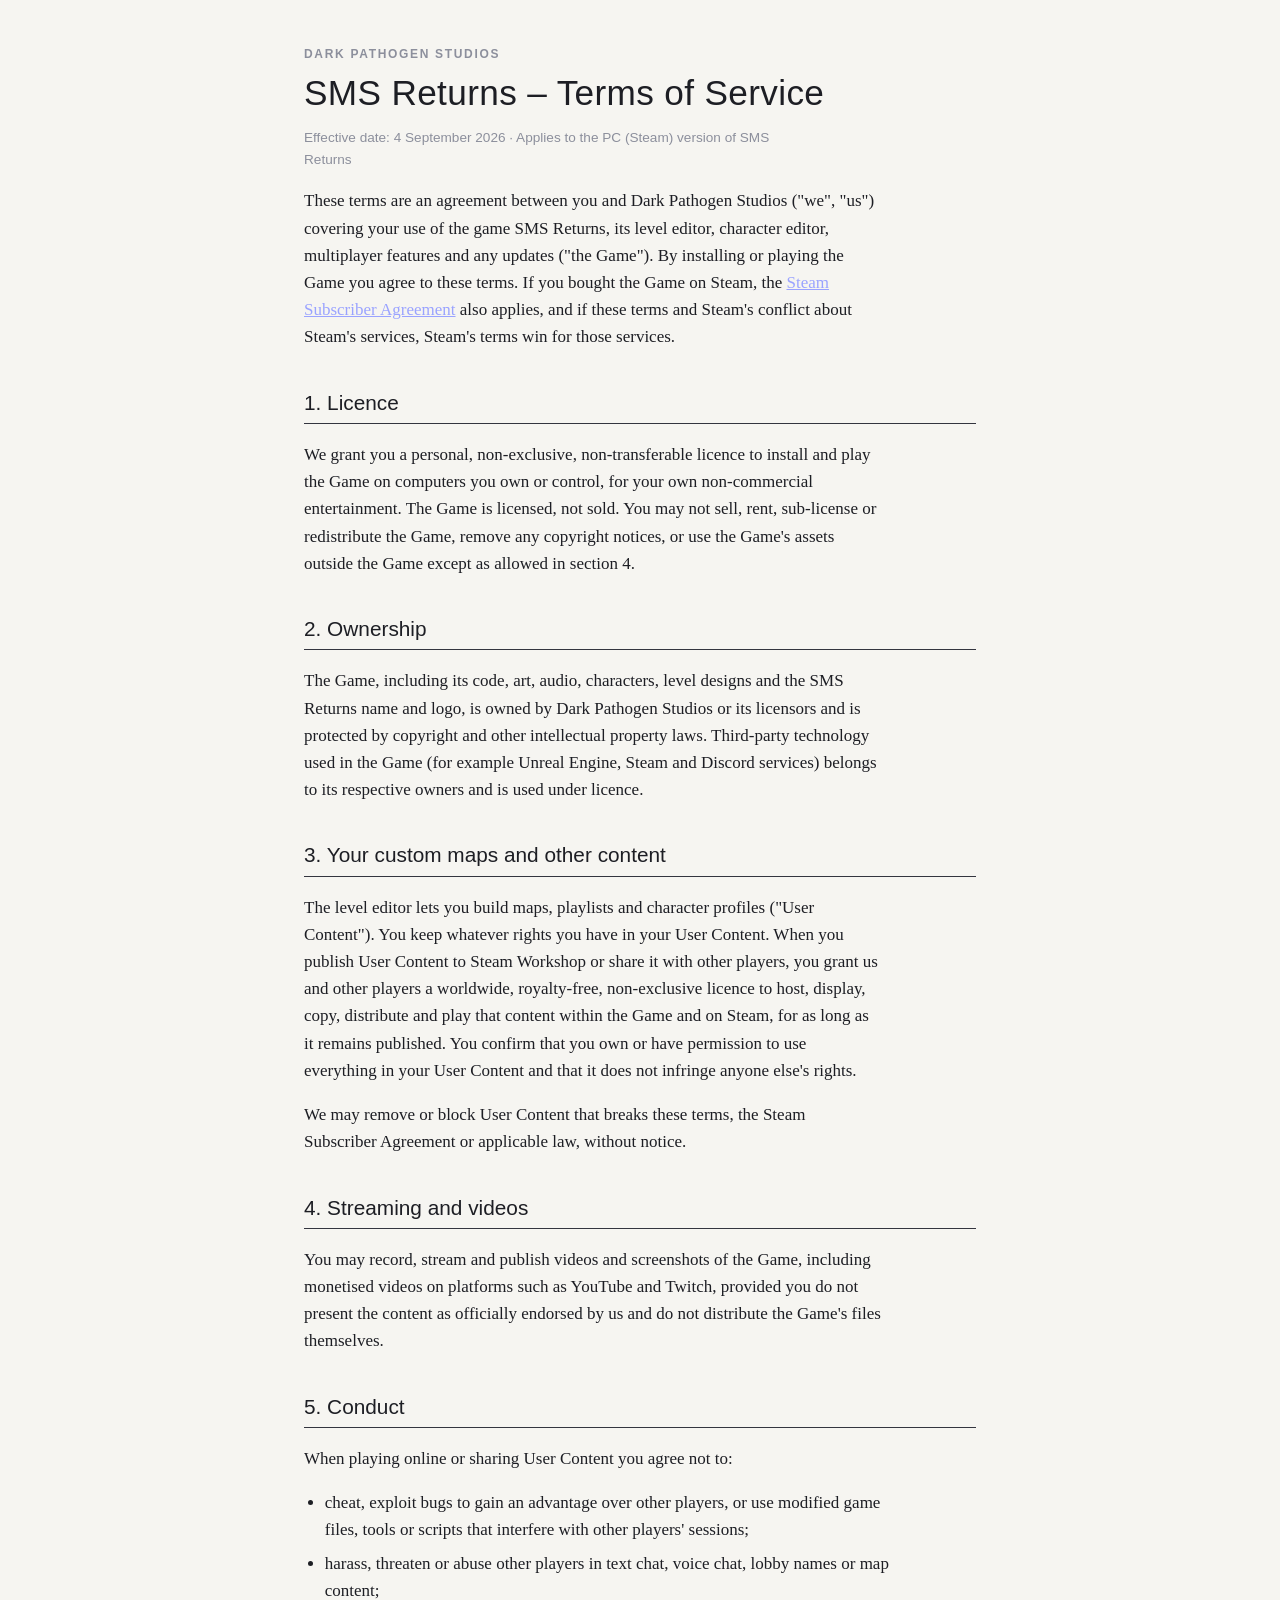
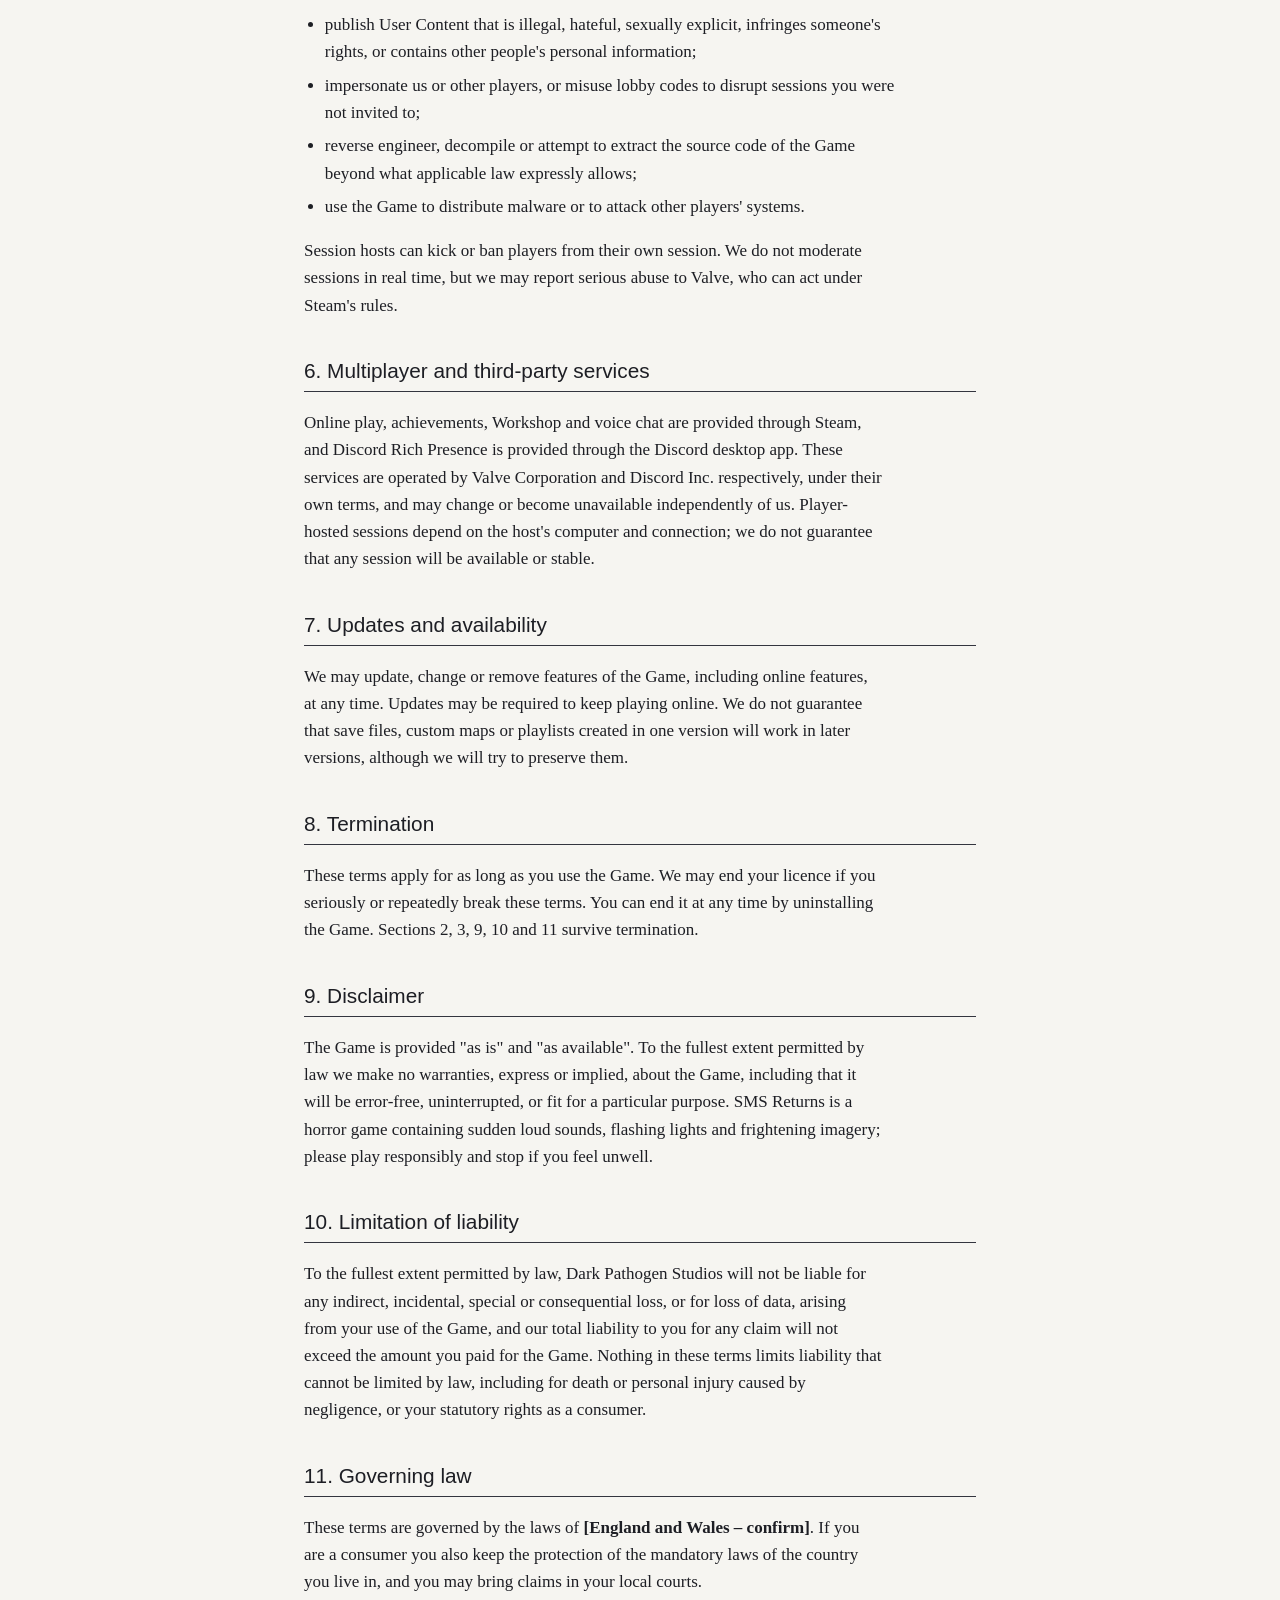
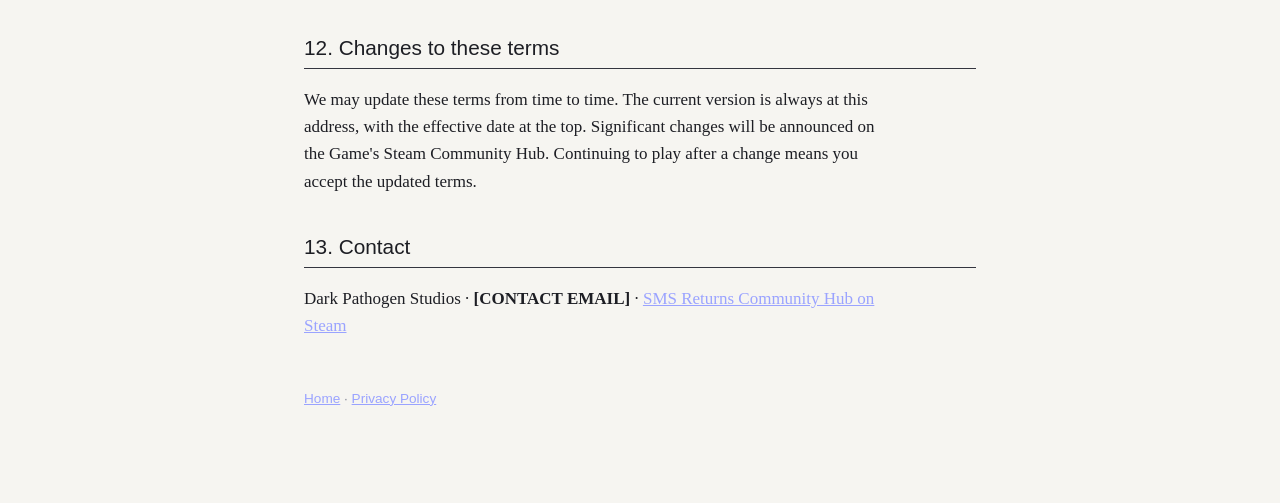
==== terms.html @ c6769bd1 "Add SMS Returns privacy policy and terms of service" ====
<!doctype html>
<html lang="en">
<head>
<meta charset="utf-8">
<meta name="viewport" content="width=device-width, initial-scale=1">
<title>SMS Returns – Terms of Service</title>
<link rel="stylesheet" href="style.css">
</head>
<body>
<main>
<p class="eyebrow">Dark Pathogen Studios</p>
<h1>SMS Returns – Terms of Service</h1>
<p class="meta">Effective date: 4 September 2026 · Applies to the PC (Steam) version of SMS Returns</p>

<p>These terms are an agreement between you and Dark Pathogen Studios ("we", "us") covering your use of the game SMS Returns, its level editor, character editor, multiplayer features and any updates ("the Game"). By installing or playing the Game you agree to these terms. If you bought the Game on Steam, the <a href="https://store.steampowered.com/subscriber_agreement/">Steam Subscriber Agreement</a> also applies, and if these terms and Steam's conflict about Steam's services, Steam's terms win for those services.</p>

<h2>1. Licence</h2>
<p>We grant you a personal, non-exclusive, non-transferable licence to install and play the Game on computers you own or control, for your own non-commercial entertainment. The Game is licensed, not sold. You may not sell, rent, sub-license or redistribute the Game, remove any copyright notices, or use the Game's assets outside the Game except as allowed in section 4.</p>

<h2>2. Ownership</h2>
<p>The Game, including its code, art, audio, characters, level designs and the SMS Returns name and logo, is owned by Dark Pathogen Studios or its licensors and is protected by copyright and other intellectual property laws. Third-party technology used in the Game (for example Unreal Engine, Steam and Discord services) belongs to its respective owners and is used under licence.</p>

<h2>3. Your custom maps and other content</h2>
<p>The level editor lets you build maps, playlists and character profiles ("User Content"). You keep whatever rights you have in your User Content. When you publish User Content to Steam Workshop or share it with other players, you grant us and other players a worldwide, royalty-free, non-exclusive licence to host, display, copy, distribute and play that content within the Game and on Steam, for as long as it remains published. You confirm that you own or have permission to use everything in your User Content and that it does not infringe anyone else's rights.</p>
<p>We may remove or block User Content that breaks these terms, the Steam Subscriber Agreement or applicable law, without notice.</p>

<h2>4. Streaming and videos</h2>
<p>You may record, stream and publish videos and screenshots of the Game, including monetised videos on platforms such as YouTube and Twitch, provided you do not present the content as officially endorsed by us and do not distribute the Game's files themselves.</p>

<h2>5. Conduct</h2>
<p>When playing online or sharing User Content you agree not to:</p>
<ul>
  <li>cheat, exploit bugs to gain an advantage over other players, or use modified game files, tools or scripts that interfere with other players' sessions;</li>
  <li>harass, threaten or abuse other players in text chat, voice chat, lobby names or map content;</li>
  <li>publish User Content that is illegal, hateful, sexually explicit, infringes someone's rights, or contains other people's personal information;</li>
  <li>impersonate us or other players, or misuse lobby codes to disrupt sessions you were not invited to;</li>
  <li>reverse engineer, decompile or attempt to extract the source code of the Game beyond what applicable law expressly allows;</li>
  <li>use the Game to distribute malware or to attack other players' systems.</li>
</ul>
<p>Session hosts can kick or ban players from their own session. We do not moderate sessions in real time, but we may report serious abuse to Valve, who can act under Steam's rules.</p>

<h2>6. Multiplayer and third-party services</h2>
<p>Online play, achievements, Workshop and voice chat are provided through Steam, and Discord Rich Presence is provided through the Discord desktop app. These services are operated by Valve Corporation and Discord Inc. respectively, under their own terms, and may change or become unavailable independently of us. Player-hosted sessions depend on the host's computer and connection; we do not guarantee that any session will be available or stable.</p>

<h2>7. Updates and availability</h2>
<p>We may update, change or remove features of the Game, including online features, at any time. Updates may be required to keep playing online. We do not guarantee that save files, custom maps or playlists created in one version will work in later versions, although we will try to preserve them.</p>

<h2>8. Termination</h2>
<p>These terms apply for as long as you use the Game. We may end your licence if you seriously or repeatedly break these terms. You can end it at any time by uninstalling the Game. Sections 2, 3, 9, 10 and 11 survive termination.</p>

<h2>9. Disclaimer</h2>
<p>The Game is provided "as is" and "as available". To the fullest extent permitted by law we make no warranties, express or implied, about the Game, including that it will be error-free, uninterrupted, or fit for a particular purpose. SMS Returns is a horror game containing sudden loud sounds, flashing lights and frightening imagery; please play responsibly and stop if you feel unwell.</p>

<h2>10. Limitation of liability</h2>
<p>To the fullest extent permitted by law, Dark Pathogen Studios will not be liable for any indirect, incidental, special or consequential loss, or for loss of data, arising from your use of the Game, and our total liability to you for any claim will not exceed the amount you paid for the Game. Nothing in these terms limits liability that cannot be limited by law, including for death or personal injury caused by negligence, or your statutory rights as a consumer.</p>

<h2>11. Governing law</h2>
<p>These terms are governed by the laws of <strong>[England and Wales – confirm]</strong>. If you are a consumer you also keep the protection of the mandatory laws of the country you live in, and you may bring claims in your local courts.</p>

<h2>12. Changes to these terms</h2>
<p>We may update these terms from time to time. The current version is always at this address, with the effective date at the top. Significant changes will be announced on the Game's Steam Community Hub. Continuing to play after a change means you accept the updated terms.</p>

<h2>13. Contact</h2>
<p>Dark Pathogen Studios · <strong>[CONTACT EMAIL]</strong> · <a href="https://steamcommunity.com/app/4670920">SMS Returns Community Hub on Steam</a></p>

<p class="footer"><a href="index.html">Home</a> · <a href="privacy.html">Privacy Policy</a></p>
</main>
</body>
</html>
---- style.css ----
:root { color-scheme: light dark; }
body { margin: 0; background: #14151a; color: #e6e7ec; font: 17px/1.6 Georgia, "Times New Roman", serif; }
@media (prefers-color-scheme: light) { body { background: #f6f5f1; color: #1d1e24; } a { color: #4b3fb3; } .eyebrow, .meta, .footer { color: #6a6b75; } h2 { border-color: #d9d7cf; } }
main { max-width: 42rem; margin: 0 auto; padding: 3rem 1.25rem 5rem; }
h1 { font-family: "Arial Narrow", Impact, "Franklin Gothic Medium", sans-serif; font-weight: 500; font-size: 2.2rem; line-height: 1.15; margin: 0 0 .5rem; letter-spacing: .01em; }
h2 { font-family: "Arial Narrow", Impact, "Franklin Gothic Medium", sans-serif; font-weight: 500; font-size: 1.3rem; margin: 2.2rem 0 .6rem; padding-bottom: .25rem; border-bottom: 1px solid #33353f; }
p, li { max-width: 68ch; }
ul { padding-left: 1.3rem; }
li { margin: .4rem 0; }
a { color: #9aa3ff; }
.eyebrow { font: 600 .75rem/1 sans-serif; letter-spacing: .14em; text-transform: uppercase; color: #8c8f9c; margin: 0 0 .8rem; }
.meta, .footer { font-family: sans-serif; font-size: .85rem; color: #8c8f9c; }
.footer { margin-top: 3rem; }
.links { list-style: none; padding: 0; font-size: 1.3rem; }
strong { font-weight: 700; }
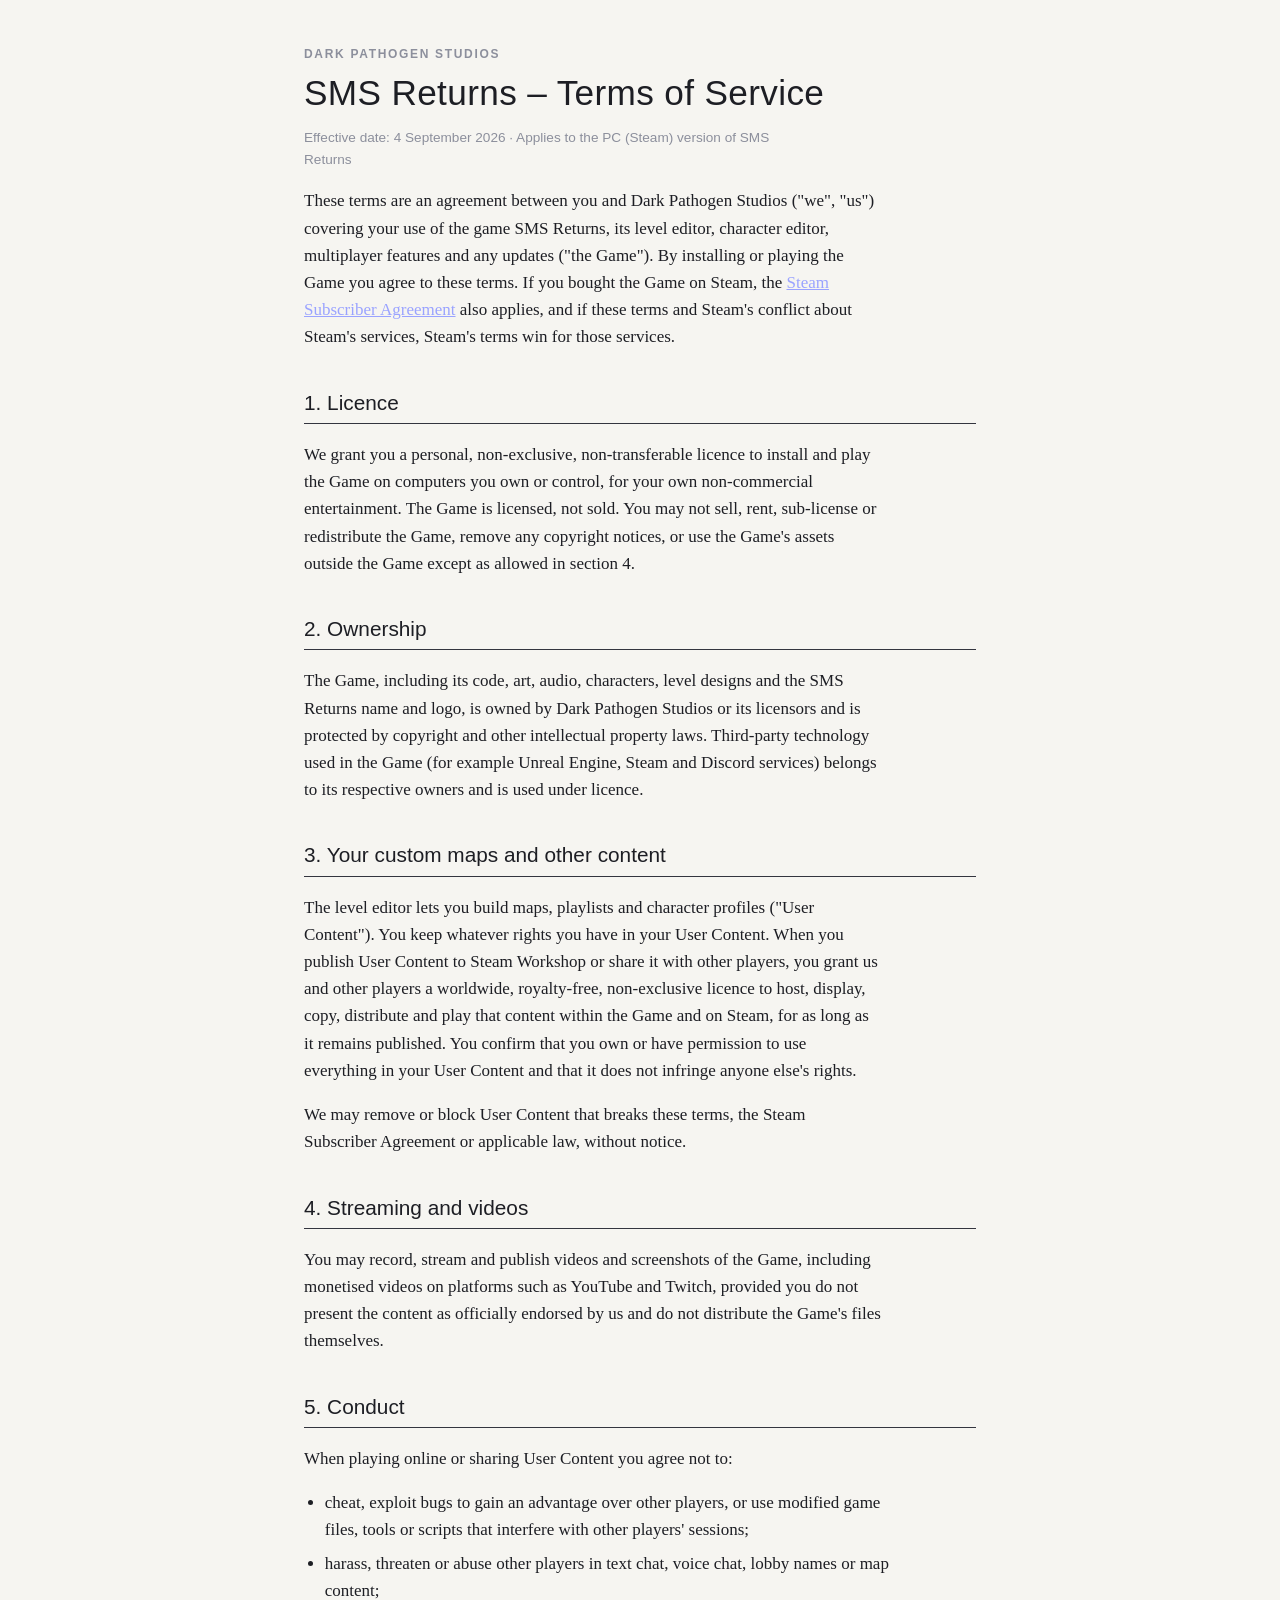
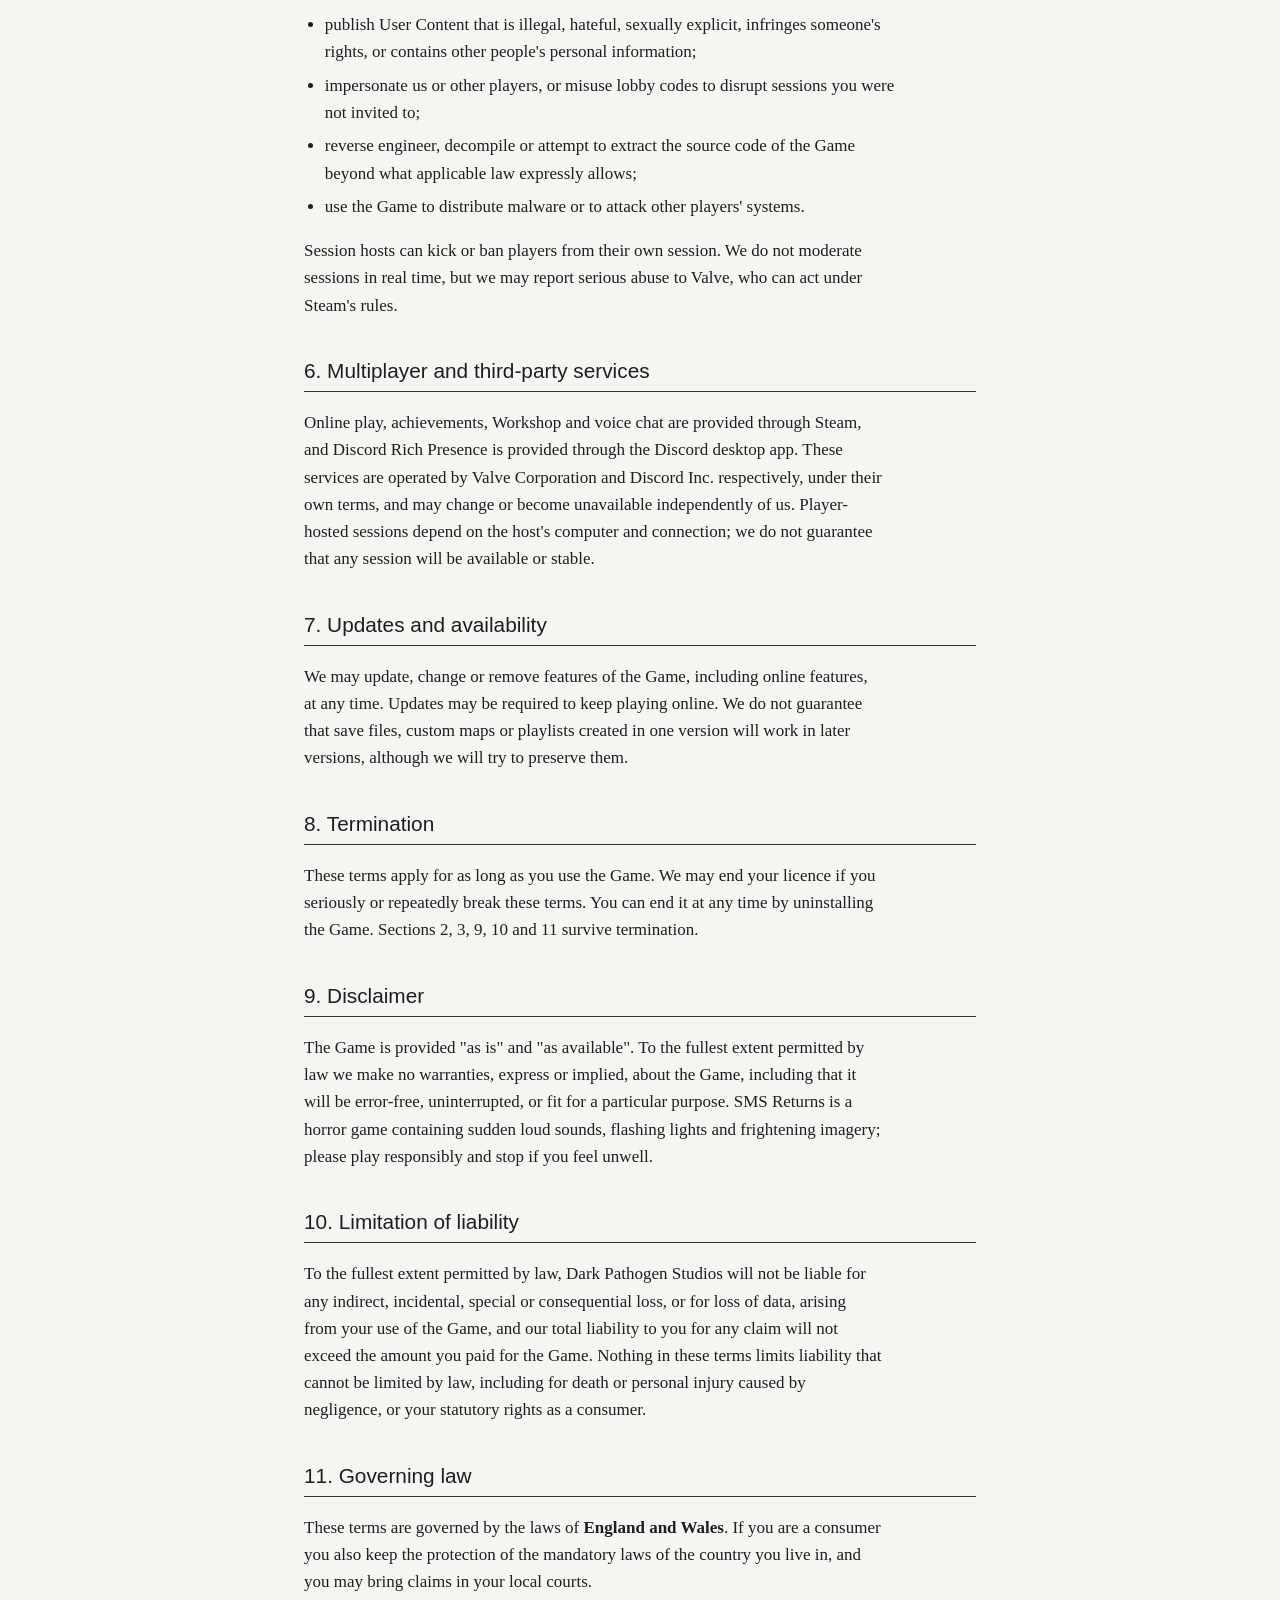
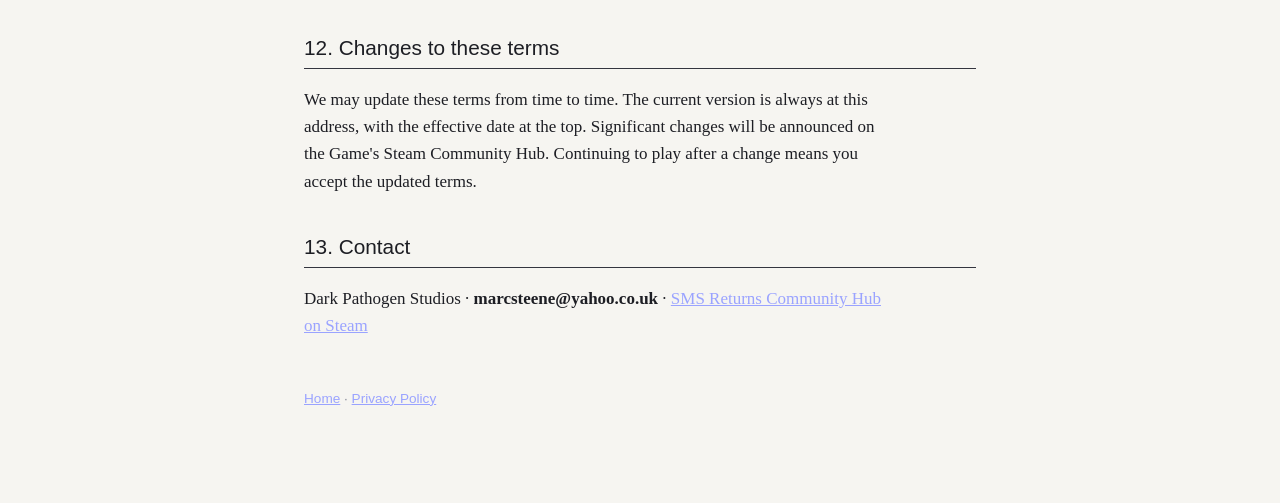
==== commit 7b38fc30: "Fill contact email and governing law" ====
--- a/terms.html
+++ b/terms.html
@@ -55,13 +55,13 @@
 <p>To the fullest extent permitted by law, Dark Pathogen Studios will not be liable for any indirect, incidental, special or consequential loss, or for loss of data, arising from your use of the Game, and our total liability to you for any claim will not exceed the amount you paid for the Game. Nothing in these terms limits liability that cannot be limited by law, including for death or personal injury caused by negligence, or your statutory rights as a consumer.</p>
 
 <h2>11. Governing law</h2>
-<p>These terms are governed by the laws of <strong>[England and Wales – confirm]</strong>. If you are a consumer you also keep the protection of the mandatory laws of the country you live in, and you may bring claims in your local courts.</p>
+<p>These terms are governed by the laws of <strong>England and Wales</strong>. If you are a consumer you also keep the protection of the mandatory laws of the country you live in, and you may bring claims in your local courts.</p>
 
 <h2>12. Changes to these terms</h2>
 <p>We may update these terms from time to time. The current version is always at this address, with the effective date at the top. Significant changes will be announced on the Game's Steam Community Hub. Continuing to play after a change means you accept the updated terms.</p>
 
 <h2>13. Contact</h2>
-<p>Dark Pathogen Studios · <strong>[CONTACT EMAIL]</strong> · <a href="https://steamcommunity.com/app/4670920">SMS Returns Community Hub on Steam</a></p>
+<p>Dark Pathogen Studios · <strong>marcsteene@yahoo.co.uk</strong> · <a href="https://steamcommunity.com/app/4670920">SMS Returns Community Hub on Steam</a></p>
 
 <p class="footer"><a href="index.html">Home</a> · <a href="privacy.html">Privacy Policy</a></p>
 </main>
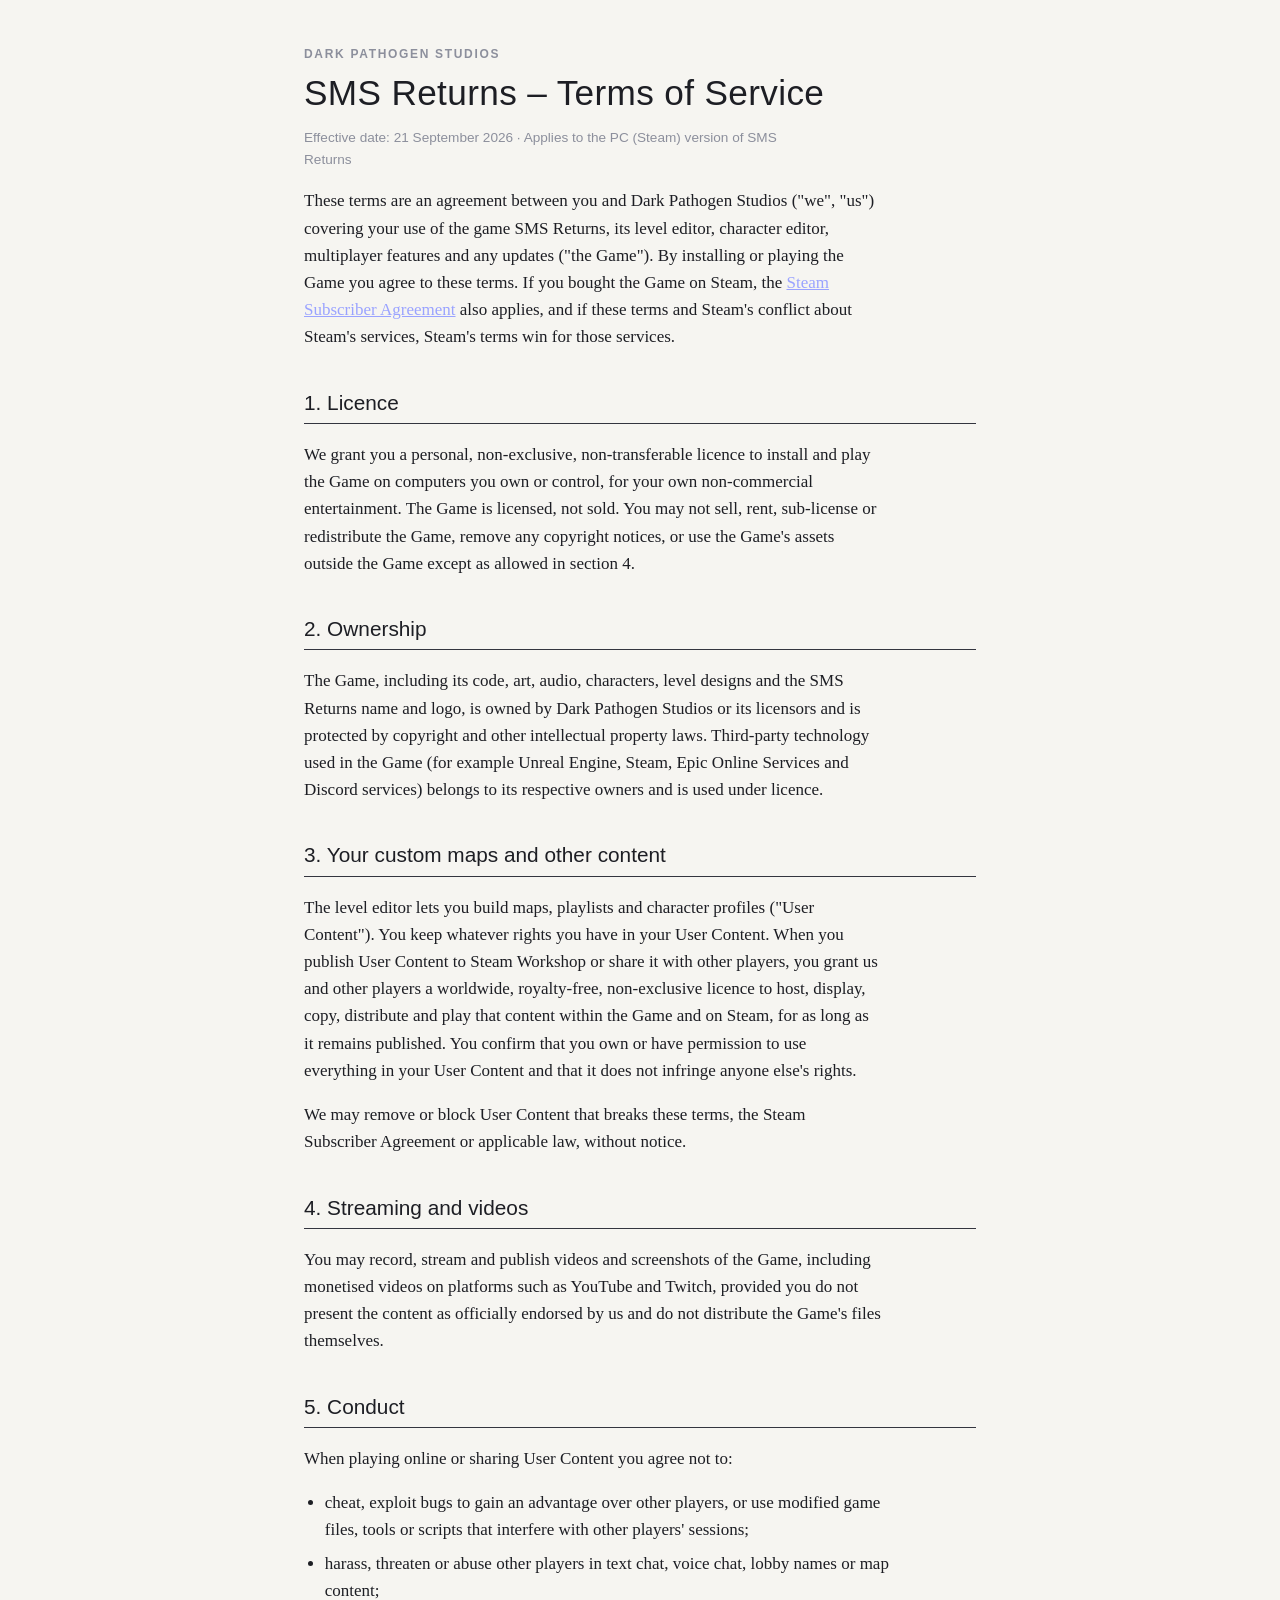
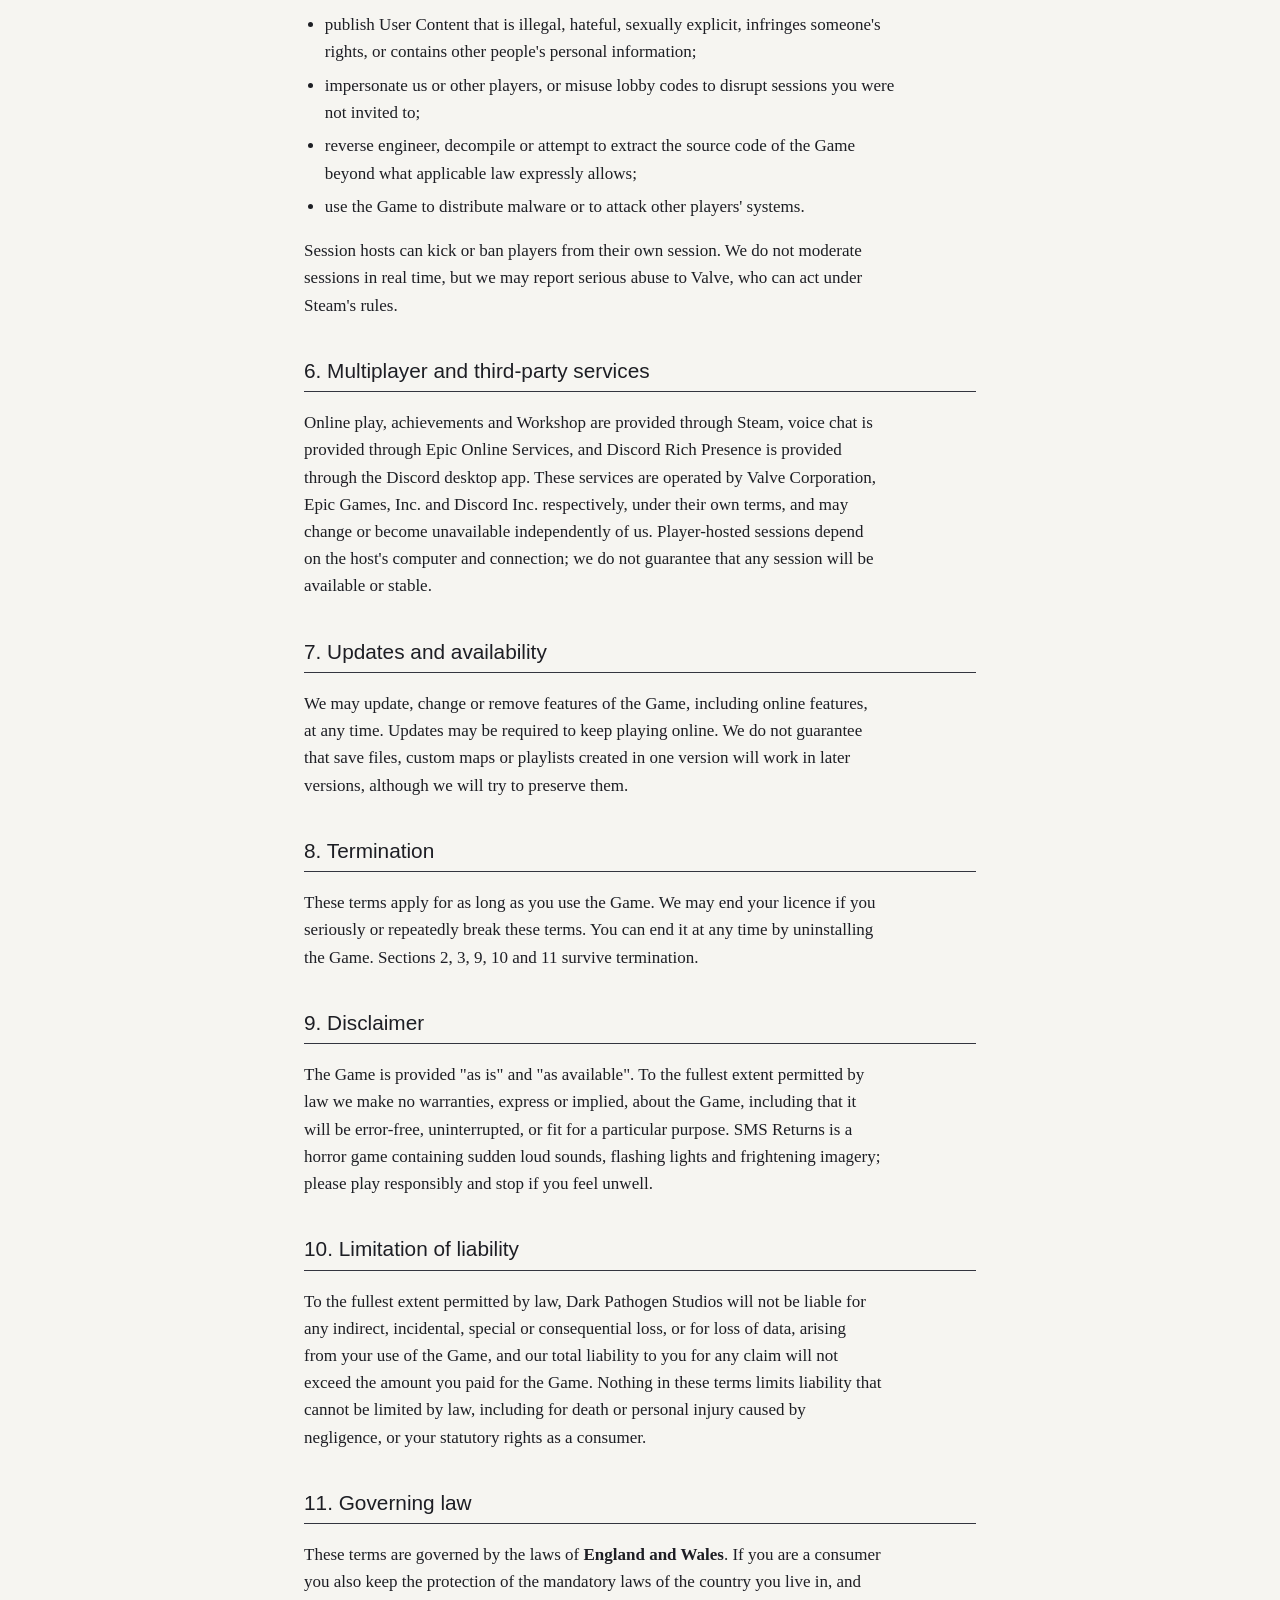
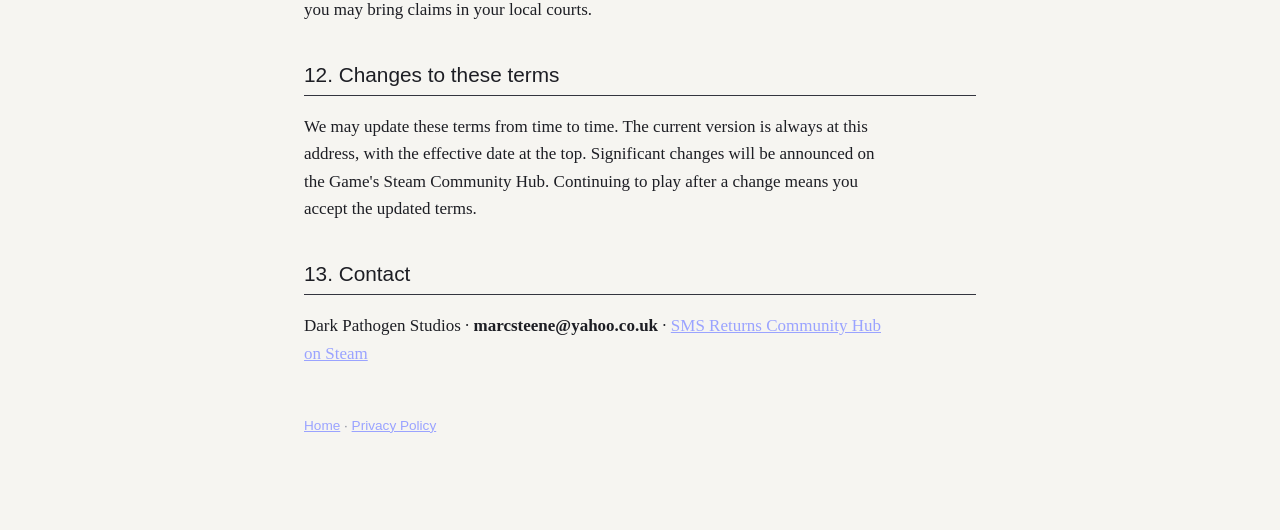
==== commit 379f1b85: "Privacy policy and terms: voice chat moves to Epic Online Services (v0.9.6) Voice chat is now provid" ====
--- a/terms.html
+++ b/terms.html
@@ -10,7 +10,7 @@
 <main>
 <p class="eyebrow">Dark Pathogen Studios</p>
 <h1>SMS Returns – Terms of Service</h1>
-<p class="meta">Effective date: 4 September 2026 · Applies to the PC (Steam) version of SMS Returns</p>
+<p class="meta">Effective date: 21 September 2026 · Applies to the PC (Steam) version of SMS Returns</p>
 
 <p>These terms are an agreement between you and Dark Pathogen Studios ("we", "us") covering your use of the game SMS Returns, its level editor, character editor, multiplayer features and any updates ("the Game"). By installing or playing the Game you agree to these terms. If you bought the Game on Steam, the <a href="https://store.steampowered.com/subscriber_agreement/">Steam Subscriber Agreement</a> also applies, and if these terms and Steam's conflict about Steam's services, Steam's terms win for those services.</p>
 
@@ -18,7 +18,7 @@
 <p>We grant you a personal, non-exclusive, non-transferable licence to install and play the Game on computers you own or control, for your own non-commercial entertainment. The Game is licensed, not sold. You may not sell, rent, sub-license or redistribute the Game, remove any copyright notices, or use the Game's assets outside the Game except as allowed in section 4.</p>
 
 <h2>2. Ownership</h2>
-<p>The Game, including its code, art, audio, characters, level designs and the SMS Returns name and logo, is owned by Dark Pathogen Studios or its licensors and is protected by copyright and other intellectual property laws. Third-party technology used in the Game (for example Unreal Engine, Steam and Discord services) belongs to its respective owners and is used under licence.</p>
+<p>The Game, including its code, art, audio, characters, level designs and the SMS Returns name and logo, is owned by Dark Pathogen Studios or its licensors and is protected by copyright and other intellectual property laws. Third-party technology used in the Game (for example Unreal Engine, Steam, Epic Online Services and Discord services) belongs to its respective owners and is used under licence.</p>
 
 <h2>3. Your custom maps and other content</h2>
 <p>The level editor lets you build maps, playlists and character profiles ("User Content"). You keep whatever rights you have in your User Content. When you publish User Content to Steam Workshop or share it with other players, you grant us and other players a worldwide, royalty-free, non-exclusive licence to host, display, copy, distribute and play that content within the Game and on Steam, for as long as it remains published. You confirm that you own or have permission to use everything in your User Content and that it does not infringe anyone else's rights.</p>
@@ -40,7 +40,7 @@
 <p>Session hosts can kick or ban players from their own session. We do not moderate sessions in real time, but we may report serious abuse to Valve, who can act under Steam's rules.</p>
 
 <h2>6. Multiplayer and third-party services</h2>
-<p>Online play, achievements, Workshop and voice chat are provided through Steam, and Discord Rich Presence is provided through the Discord desktop app. These services are operated by Valve Corporation and Discord Inc. respectively, under their own terms, and may change or become unavailable independently of us. Player-hosted sessions depend on the host's computer and connection; we do not guarantee that any session will be available or stable.</p>
+<p>Online play, achievements and Workshop are provided through Steam, voice chat is provided through Epic Online Services, and Discord Rich Presence is provided through the Discord desktop app. These services are operated by Valve Corporation, Epic Games, Inc. and Discord Inc. respectively, under their own terms, and may change or become unavailable independently of us. Player-hosted sessions depend on the host's computer and connection; we do not guarantee that any session will be available or stable.</p>
 
 <h2>7. Updates and availability</h2>
 <p>We may update, change or remove features of the Game, including online features, at any time. Updates may be required to keep playing online. We do not guarantee that save files, custom maps or playlists created in one version will work in later versions, although we will try to preserve them.</p>
